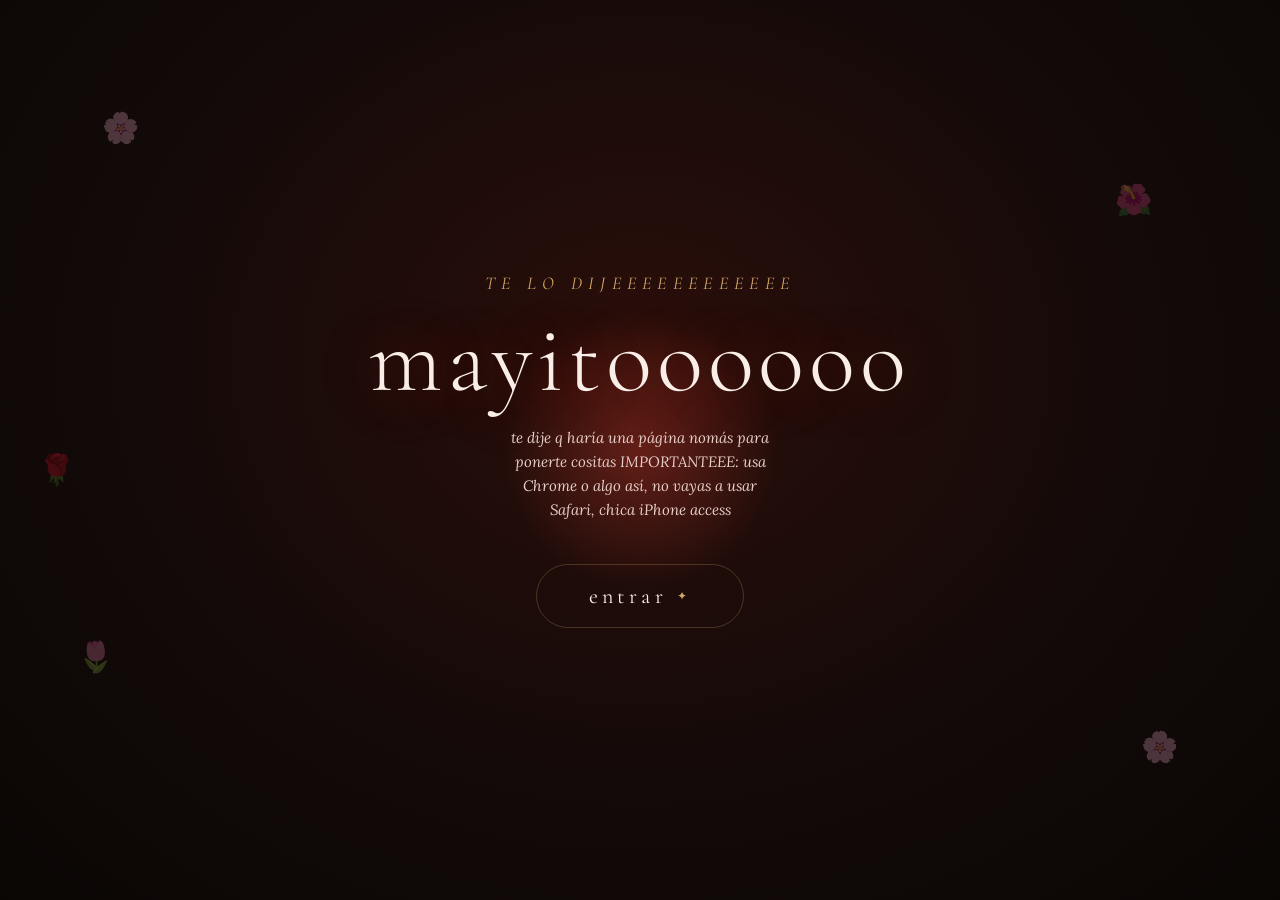
==== index.html @ 5de0075c "Add files via upload" ====
<!DOCTYPE html>
<html lang="es">
<head>
  <meta charset="UTF-8" />
  <meta name="viewport" content="width=device-width, initial-scale=1.0, maximum-scale=1.0" />
  <title>Para Mayito 🌸</title>
  <link rel="preconnect" href="https://fonts.googleapis.com" />
  <link rel="preconnect" href="https://fonts.gstatic.com" crossorigin />
  <link href="https://fonts.googleapis.com/css2?family=Cormorant+Garamond:ital,wght@0,300;0,400;0,500;1,300;1,400&family=Lora:ital,wght@0,400;0,500;1,400&display=swap" rel="stylesheet" />
  <link rel="stylesheet" href="style.css" />
</head>
<body>

  <!-- ========== AUDIO (agrega tu mp3 aquí) ========== -->
  <!-- CAMBIAR MÚSICA: reemplaza "music.mp3" con el nombre de tu archivo de audio -->
  <audio id="bg-music" loop>
    <source src="music.mp3" type="audio/mpeg" />
  </audio>

  <!-- ========== PARTÍCULAS DE FONDO ========== -->
  <canvas id="particles-canvas"></canvas>

  <!-- ========== PÉTALOS ========== -->
  <div id="petals-container"></div>

  <!-- ========== PANTALLA DE INTRO ========== -->
  <div id="intro-screen">
    <div class="intro-content">
      <div class="intro-glow"></div>
      <p class="intro-subtitle">te lo dijeeeeeeeeeeee</p>
      <h1 class="intro-title">mayitoooooo</h1>
      <p class="intro-hint">te dije q haría una página nomás para ponerte cositas

        IMPORTANTEEE: usa Chrome o algo así, no vayas a usar Safari, chica iPhone access
      </p>
      <button id="enter-btn" class="enter-button">
        <span class="enter-btn-text">entrar</span>
        <span class="enter-btn-icon">✦</span>
      </button>
    </div>
    <div class="intro-flowers">
      <span class="f1">🌸</span>
      <span class="f2">🌺</span>
      <span class="f3">🌷</span>
      <span class="f4">🌸</span>
      <span class="f5">🌹</span>
    </div>
  </div>

  <!-- ========== TELÓN DE TRANSICIÓN ========== -->
  <div id="curtain-left" class="curtain"></div>
  <div id="curtain-right" class="curtain"></div>

  <!-- ========== EXPERIENCIA PRINCIPAL ========== -->
  <div id="main-experience" class="hidden">

    <!-- Botón de música flotante -->
    <button id="music-toggle" class="music-btn" title="Música">
      <span id="music-icon">♪</span>
    </button>

    <!-- ========== TARJETA 1 ========== -->
    <div class="card-scene" id="scene-1">
      <div class="card glass-card">
        <div class="card-deco top-deco">✦ ✦ ✦</div>
        <!-- TARJETA 1 — texto fijo de bienvenida -->
        <div class="card-text" id="typewriter-1">
        </div>
        <button class="continue-btn" onclick="nextScene(2)">
          continuar <span class="btn-arrow">→</span>
        </button>
        <div class="card-deco bottom-deco">🌸</div>
      </div>
    </div>

<div class="card-text" id="typewriter-1"></div>

<!-- Imagen que aparece después del texto -->
<div class="character-box hidden" id="character-box-1">
  <img src="minion.png" alt="minion" class="character-img">
</div>
    <!-- ========== TARJETA 2 ========== -->
    <div class="card-scene hidden" id="scene-2">
      <div class="card glass-card">
        <div class="card-deco top-deco">✦ ✦ ✦</div>
        <!-- CAMBIAR TEXTO TARJETA 2 -->
        <div class="card-text" id="typewriter-2">
        </div>
        <button class="continue-btn" onclick="nextScene('garden')">
          continuar <span class="btn-arrow">→</span>
        </button>
        <div class="card-deco bottom-deco">🌷</div>
      </div>
    </div>

    <!-- ========== ESCENA ESPECIAL: JARDÍN ========== -->
    <div class="card-scene hidden" id="scene-garden">
      <div class="garden-scene">
        <div class="garden-light l1"></div>
        <div class="garden-light l2"></div>
        <div class="garden-light l3"></div>
        <div class="garden-flowers">
          <span class="gf gf1">🌸</span>
          <span class="gf gf2">🌹</span>
          <span class="gf gf3">🌷</span>
          <span class="gf gf4">🌺</span>
          <span class="gf gf5">🌸</span>
          <span class="gf gf6">🌹</span>
          <span class="gf gf7">🌷</span>
          <span class="gf gf8">🌸</span>
        </div>
        <div class="garden-text-wrap">
          <p class="garden-quote">te quiero mucho aunque TE BURLES</p>
          <p class="garden-sub">y esta página tiene un virus q está detectando un color rojo a través de la cámara…</p>
        </div>
        <button class="continue-btn garden-btn" onclick="nextScene(3)">
          continuar <span class="btn-arrow">→</span>
        </button>
      </div>
    </div>

    <!-- ========== TARJETA 3 ========== -->
    <div class="card-scene hidden" id="scene-3">
      <div class="card glass-card">
        <div class="card-deco top-deco">✦ ✦ ✦</div>
        <!-- CAMBIAR TEXTO TARJETA 3 -->
        <div class="card-text" id="typewriter-3">
        </div>
        <button class="continue-btn" onclick="nextScene(4)">
          continuar <span class="btn-arrow">→</span>
        </button>
        <div class="card-deco bottom-deco">🌺</div>
      </div>
    </div>

    <!-- ========== TARJETA 4 ========== -->
    <div class="card-scene hidden" id="scene-4">
      <div class="card glass-card">
        <div class="card-deco top-deco">✦ ✦ ✦</div>
        <!-- CAMBIAR TEXTO TARJETA 4 -->
        <div class="card-text" id="typewriter-4">
        </div>
        <button class="continue-btn" onclick="nextScene('final')">
          Continuar <span class="btn-arrow">→</span>
        </button>
        <div class="card-deco bottom-deco">🌹</div>
      </div>
    </div>

    <!-- ========== ESCENA FINAL ========== -->
    <div class="card-scene hidden" id="scene-final">
      <div class="final-scene">
        <div class="final-glow"></div>
        <h2 class="final-title">continuará... (yo modo suspenso)</h2>
        <div class="countdown-wrap">
          <div class="countdown-grid">
            <div class="count-cell">
              <span class="count-num" id="cd-days">--</span>
              <span class="count-label">días</span>
            </div>
            <span class="count-sep">:</span>
            <div class="count-cell">
              <span class="count-num" id="cd-hours">--</span>
              <span class="count-label">horas</span>
            </div>
            <span class="count-sep">:</span>
            <div class="count-cell">
              <span class="count-num" id="cd-mins">--</span>
              <span class="count-label">minutos</span>
            </div>
            <span class="count-sep">:</span>
            <div class="count-cell">
              <span class="count-num" id="cd-secs">--</span>
              <span class="count-label">segundos</span>
            </div>
          </div>
        </div>
        <!-- CAMBIAR FECHA: modifica el texto si quieres otra descripción -->
        <p class="final-note">
          aún habrá más cositas…<br />
          peeeero esa fecha será el sig evento (así como en Fortnite, oye dile a Emilio q juguemos pls te quiero amor bechito muaqui muac).
        </p>
        <div class="final-flowers">
          <span>🌸</span><span>🌹</span><span>🌷</span><span>🌺</span><span>🌸</span>
        </div>
      </div>
    </div>

  </div><!-- /main-experience -->

  <script src="script.js"></script>
</body>
</html>
---- style.css ----
/* ============================================
   MAYITO — CARTA DE AMOR INTERACTIVA
   style.css
   ============================================ */

/* ---- VARIABLES ---- */
:root {
  --red-soft: #c0392b;
  --red-glow: rgba(192, 57, 43, 0.4);
  --pink: #e8a0a0;
  --pink-light: #f4c8c8;
  --cream: #f9ede8;
  --cream2: #fdf6f0;
  --gold: #d4a867;
  --gold-light: rgba(212, 168, 103, 0.3);
  --bg-dark: #120a09;
  --bg-mid: #1e0f0c;
  --glass-bg: rgba(255, 230, 220, 0.07);
  --glass-border: rgba(212, 168, 103, 0.25);
  --text-main: #fdf0eb;
  --text-soft: #e8cfc8;
  --font-display: 'Cormorant Garamond', Georgia, serif;
  --font-body: 'Lora', Georgia, serif;
}

/* ---- RESET & BASE ---- */
*, *::before, *::after { box-sizing: border-box; margin: 0; padding: 0; }

html, body {
  width: 100%; height: 100%;
  overflow: hidden;
  background: var(--bg-dark);
  color: var(--text-main);
  font-family: var(--font-body);
  -webkit-font-smoothing: antialiased;
}

.hidden { display: none !important; }

/* ---- CANVAS PARTÍCULAS ---- */
#particles-canvas {
  position: fixed;
  inset: 0;
  z-index: 0;
  pointer-events: none;
}

/* ---- PÉTALOS ---- */
#petals-container {
  position: fixed;
  inset: 0;
  z-index: 1;
  pointer-events: none;
  overflow: hidden;
}

.petal {
  position: absolute;
  top: -60px;
  font-size: clamp(14px, 3vw, 22px);
  opacity: 0;
  animation: petalFall linear infinite;
  will-change: transform, opacity;
}

@keyframes petalFall {
  0%   { transform: translateY(0) rotate(0deg) translateX(0); opacity: 0; }
  10%  { opacity: 0.8; }
  80%  { opacity: 0.6; }
  100% { transform: translateY(110vh) rotate(720deg) translateX(80px); opacity: 0; }
}

/* ---- INTRO SCREEN ---- */
#intro-screen {
  position: fixed;
  inset: 0;
  z-index: 100;
  display: flex;
  align-items: center;
  justify-content: center;
  flex-direction: column;
  background: radial-gradient(ellipse at 50% 40%, #2a0e0a 0%, #120a09 60%, #0a0604 100%);
  transition: opacity 0.8s ease;
}

.intro-content {
  position: relative;
  z-index: 2;
  display: flex;
  flex-direction: column;
  align-items: center;
  gap: clamp(10px, 2.5vw, 18px);
  text-align: center;
  padding: 0 24px;
}

.intro-glow {
  position: absolute;
  width: 280px; height: 280px;
  background: radial-gradient(circle, var(--red-glow) 0%, transparent 70%);
  border-radius: 50%;
  top: 50%; left: 50%;
  transform: translate(-50%, -50%);
  animation: introGlowPulse 3s ease-in-out infinite;
  pointer-events: none;
}

@keyframes introGlowPulse {
  0%, 100% { opacity: 0.5; transform: translate(-50%, -50%) scale(1); }
  50%       { opacity: 1;   transform: translate(-50%, -50%) scale(1.15); }
}

.intro-subtitle {
  font-family: var(--font-display);
  font-style: italic;
  font-size: clamp(13px, 3.5vw, 18px);
  color: var(--gold);
  letter-spacing: 0.35em;
  text-transform: uppercase;
  opacity: 0;
  animation: fadeUp 1s ease 0.3s forwards;
}

.intro-title {
  font-family: var(--font-display);
  font-weight: 300;
  font-size: clamp(52px, 14vw, 96px);
  color: var(--cream);
  letter-spacing: 0.05em;
  line-height: 1;
  opacity: 0;
  animation: fadeUp 1s ease 0.6s forwards;
  text-shadow: 0 0 60px var(--red-glow), 0 0 120px rgba(192,57,43,0.2);
}

.intro-hint {
  font-family: var(--font-body);
  font-style: italic;
  font-size: clamp(12px, 3vw, 15px);
  color: var(--text-soft);
  opacity: 0;
  animation: fadeUp 1s ease 0.9s forwards;
  max-width: 280px;
  line-height: 1.6;
}

.enter-button {
  display: flex;
  align-items: center;
  gap: 10px;
  margin-top: clamp(12px, 4vw, 24px);
  padding: clamp(14px, 3.5vw, 18px) clamp(30px, 8vw, 52px);
  background: transparent;
  border: 1px solid var(--glass-border);
  border-radius: 60px;
  color: var(--cream);
  font-family: var(--font-display);
  font-size: clamp(16px, 4vw, 22px);
  font-weight: 400;
  letter-spacing: 0.2em;
  cursor: pointer;
  position: relative;
  overflow: hidden;
  opacity: 0;
  animation: fadeUp 1s ease 1.3s forwards;
  transition: border-color 0.3s, box-shadow 0.3s, transform 0.2s;
  -webkit-tap-highlight-color: transparent;
}

.enter-button::before {
  content: '';
  position: absolute;
  inset: 0;
  background: linear-gradient(135deg, rgba(192,57,43,0.15), rgba(212,168,103,0.1));
  opacity: 0;
  transition: opacity 0.3s;
}

.enter-button:hover::before,
.enter-button:active::before { opacity: 1; }

.enter-button:hover,
.enter-button:active {
  border-color: var(--gold);
  box-shadow: 0 0 30px var(--red-glow), 0 0 60px rgba(212,168,103,0.1);
  transform: scale(1.03);
}

.enter-btn-icon {
  font-size: 12px;
  color: var(--gold);
  animation: rotateGold 4s linear infinite;
}

@keyframes rotateGold {
  from { transform: rotate(0deg); }
  to   { transform: rotate(360deg); }
}

/* Flores decorativas intro */
.intro-flowers {
  position: absolute;
  inset: 0;
  pointer-events: none;
  z-index: 1;
}

.intro-flowers span {
  position: absolute;
  font-size: clamp(18px, 5vw, 30px);
  opacity: 0.25;
  animation: floatDecor ease-in-out infinite;
}

.f1 { top: 12%; left: 8%;  animation-duration: 6s; animation-delay: 0s; }
.f2 { top: 20%; right: 10%; animation-duration: 7s; animation-delay: 1s; }
.f3 { bottom: 25%; left: 6%; animation-duration: 5.5s; animation-delay: 0.5s; }
.f4 { bottom: 15%; right: 8%; animation-duration: 6.5s; animation-delay: 1.5s; }
.f5 { top: 50%; left: 3%; animation-duration: 8s; animation-delay: 2s; }

@keyframes floatDecor {
  0%, 100% { transform: translateY(0) rotate(-5deg); }
  50%       { transform: translateY(-18px) rotate(5deg); }
}

/* ---- TELÓN ---- */
.curtain {
  position: fixed;
  top: 0; bottom: 0;
  width: 0;
  z-index: 90;
  background: linear-gradient(135deg, #1a0a08, #2a0e0a);
  transition: width 0.7s cubic-bezier(0.77, 0, 0.175, 1);
  pointer-events: none;
}

#curtain-left  { left: 0; }
#curtain-right { right: 0; }

.curtain.active { width: 51%; }
.curtain.open   { width: 0; transition: width 0.9s cubic-bezier(0.77, 0, 0.175, 1) 0.4s; }

/* ---- MAIN EXPERIENCE ---- */
#main-experience {
  position: fixed;
  inset: 0;
  z-index: 10;
  display: flex;
  align-items: center;
  justify-content: center;
  overflow: hidden;
}

/* ---- BOTÓN MÚSICA ---- */
.music-btn {
  position: fixed;
  top: 18px; right: 18px;
  z-index: 200;
  width: 44px; height: 44px;
  border-radius: 50%;
  background: var(--glass-bg);
  border: 1px solid var(--glass-border);
  backdrop-filter: blur(10px);
  color: var(--gold);
  font-size: 18px;
  cursor: pointer;
  display: flex; align-items: center; justify-content: center;
  transition: box-shadow 0.3s, transform 0.2s;
  -webkit-tap-highlight-color: transparent;
}

.music-btn:hover { box-shadow: 0 0 20px var(--red-glow); transform: scale(1.1); }

/* ---- CARD SCENES ---- */
.card-scene {
  position: absolute;
  inset: 0;
  display: flex;
  align-items: center;
  justify-content: center;
  padding: clamp(16px, 5vw, 40px);
}

/* ---- GLASS CARD ---- */
.card {
  position: relative;
  background: var(--glass-bg);
  backdrop-filter: blur(24px) saturate(1.4);
  -webkit-backdrop-filter: blur(24px) saturate(1.4);
  border: 1px solid var(--glass-border);
  border-radius: 24px;
  padding: clamp(28px, 7vw, 52px) clamp(24px, 6vw, 44px);
  width: 100%;
  max-width: 480px;
  box-shadow:
    0 8px 60px rgba(0,0,0,0.5),
    0 0 80px rgba(192,57,43,0.08),
    inset 0 1px 0 rgba(255,255,255,0.07);
  animation: cardFloat 5s ease-in-out infinite;
  will-change: transform;
}

@keyframes cardFloat {
  0%, 100% { transform: translateY(0); }
  50%       { transform: translateY(-8px); }
}

.card-deco {
  text-align: center;
  color: var(--gold);
  opacity: 0.6;
  font-size: 11px;
  letter-spacing: 0.3em;
}

.top-deco { margin-bottom: 20px; }
.bottom-deco { margin-top: 24px; font-size: 18px; opacity: 0.5; }

/* ---- TYPEWRITER TEXT ---- */
.card-text {
  font-family: var(--font-body);
  font-size: clamp(15px, 4vw, 18px);
  line-height: 1.85;
  color: var(--text-main);
  min-height: 80px;
  white-space: pre-line;
}

.card-text .highlight {
  color: var(--pink-light);
  font-style: italic;
}

/* Cursor typewriter */
.tw-cursor {
  display: inline-block;
  width: 2px;
  height: 1.1em;
  background: var(--gold);
  margin-left: 2px;
  vertical-align: text-bottom;
  animation: blink 0.8s step-end infinite;
}

@keyframes blink {
  0%, 100% { opacity: 1; }
  50%       { opacity: 0; }
}

/* ---- CONTINUE BUTTON ---- */
.continue-btn {
  display: flex;
  align-items: center;
  gap: 8px;
  margin-top: clamp(22px, 5vw, 32px);
  padding: clamp(12px, 3vw, 15px) clamp(24px, 6vw, 36px);
  background: linear-gradient(135deg, rgba(192,57,43,0.25), rgba(212,168,103,0.15));
  border: 1px solid rgba(212, 168, 103, 0.35);
  border-radius: 50px;
  color: var(--cream);
  font-family: var(--font-display);
  font-size: clamp(14px, 3.5vw, 17px);
  letter-spacing: 0.12em;
  cursor: pointer;
  transition: box-shadow 0.3s, transform 0.2s, background 0.3s;
  -webkit-tap-highlight-color: transparent;
}

.continue-btn:hover,
.continue-btn:active {
  box-shadow: 0 0 24px var(--red-glow), 0 0 48px rgba(212,168,103,0.1);
  transform: scale(1.03);
  background: linear-gradient(135deg, rgba(192,57,43,0.4), rgba(212,168,103,0.2));
}

.btn-arrow { font-size: 16px; transition: transform 0.2s; }
.continue-btn:hover .btn-arrow { transform: translateX(4px); }

/* ---- GARDEN SCENE ---- */
.garden-scene {
  position: relative;
  width: 100%;
  height: 100vh;
  display: flex;
  flex-direction: column;
  align-items: center;
  justify-content: center;
  gap: 20px;
  padding: 40px 24px;
  overflow: hidden;
}

.garden-light {
  position: absolute;
  border-radius: 50%;
  pointer-events: none;
  animation: gardenGlow ease-in-out infinite;
}

.l1 {
  width: 340px; height: 340px;
  background: radial-gradient(circle, rgba(192,57,43,0.18) 0%, transparent 70%);
  top: -100px; left: 50%;
  transform: translateX(-50%);
  animation-duration: 6s;
}
.l2 {
  width: 200px; height: 200px;
  background: radial-gradient(circle, rgba(212,168,103,0.12) 0%, transparent 70%);
  bottom: 80px; left: 20%;
  animation-duration: 8s; animation-delay: 1s;
}
.l3 {
  width: 180px; height: 180px;
  background: radial-gradient(circle, rgba(228,180,170,0.12) 0%, transparent 70%);
  bottom: 60px; right: 15%;
  animation-duration: 7s; animation-delay: 2s;
}

@keyframes gardenGlow {
  0%, 100% { opacity: 0.6; }
  50%       { opacity: 1; }
}

.garden-flowers {
  display: flex;
  gap: clamp(10px, 3vw, 20px);
  flex-wrap: wrap;
  justify-content: center;
}

.gf {
  font-size: clamp(26px, 7vw, 40px);
  animation: floatDecor ease-in-out infinite;
  display: inline-block;
}

.gf1 { animation-duration: 5s; animation-delay: 0s; }
.gf2 { animation-duration: 6s; animation-delay: 0.4s; }
.gf3 { animation-duration: 5.5s; animation-delay: 0.8s; }
.gf4 { animation-duration: 7s; animation-delay: 1.2s; }
.gf5 { animation-duration: 6.5s; animation-delay: 0.2s; }
.gf6 { animation-duration: 5.8s; animation-delay: 1.5s; }
.gf7 { animation-duration: 6.2s; animation-delay: 0.6s; }
.gf8 { animation-duration: 7.5s; animation-delay: 1s; }

.garden-text-wrap {
  text-align: center;
  padding: 0 20px;
}

.garden-quote {
  font-family: var(--font-display);
  font-style: italic;
  font-size: clamp(52px, 14vw, 88px);
  color: var(--pink-light);
  line-height: 1;
  text-shadow: 0 0 80px rgba(228,160,160,0.5), 0 0 30px rgba(192,57,43,0.3);
  animation: quotePulse 4s ease-in-out infinite;
}

@keyframes quotePulse {
  0%, 100% { text-shadow: 0 0 80px rgba(228,160,160,0.5), 0 0 30px rgba(192,57,43,0.3); }
  50%       { text-shadow: 0 0 120px rgba(228,160,160,0.8), 0 0 60px rgba(192,57,43,0.5); }
}

.garden-sub {
  margin-top: 12px;
  font-family: var(--font-body);
  font-style: italic;
  font-size: clamp(13px, 3.5vw, 16px);
  color: var(--text-soft);
  opacity: 0.8;
}

.garden-btn { margin-top: 8px; }

/* ---- FINAL SCENE ---- */
.final-scene {
  position: relative;
  width: 100%;
  min-height: 100vh;
  display: flex;
  flex-direction: column;
  align-items: center;
  justify-content: center;
  padding: 40px clamp(20px, 6vw, 60px);
  gap: clamp(20px, 4vh, 32px);
  overflow: hidden;
}

.final-glow {
  position: absolute;
  width: 400px; height: 400px;
  background: radial-gradient(circle, rgba(192,57,43,0.2) 0%, transparent 70%);
  border-radius: 50%;
  top: 50%; left: 50%;
  transform: translate(-50%, -50%);
  animation: introGlowPulse 4s ease-in-out infinite;
  pointer-events: none;
}

.final-title {
  font-family: var(--font-display);
  font-weight: 300;
  font-style: italic;
  font-size: clamp(40px, 10vw, 72px);
  color: var(--cream);
  text-align: center;
  letter-spacing: 0.04em;
  text-shadow: 0 0 40px var(--red-glow);
}

.countdown-wrap {
  background: var(--glass-bg);
  border: 1px solid var(--glass-border);
  backdrop-filter: blur(20px);
  -webkit-backdrop-filter: blur(20px);
  border-radius: 20px;
  padding: clamp(18px, 4vw, 28px) clamp(20px, 5vw, 36px);
  box-shadow: 0 4px 40px rgba(0,0,0,0.4), 0 0 60px rgba(192,57,43,0.06);
  width: 100%;
  max-width: 420px;
}

.countdown-grid {
  display: flex;
  align-items: center;
  justify-content: center;
  gap: clamp(6px, 2vw, 14px);
}

.count-cell {
  display: flex;
  flex-direction: column;
  align-items: center;
  gap: 4px;
  min-width: clamp(52px, 14vw, 76px);
}

.count-num {
  font-family: var(--font-display);
  font-weight: 300;
  font-size: clamp(32px, 8vw, 52px);
  color: var(--pink-light);
  line-height: 1;
  text-shadow: 0 0 20px rgba(228,160,160,0.4);
}

.count-label {
  font-size: clamp(9px, 2.5vw, 11px);
  letter-spacing: 0.18em;
  text-transform: uppercase;
  color: var(--gold);
  opacity: 0.8;
}

.count-sep {
  font-size: clamp(24px, 6vw, 38px);
  color: var(--gold);
  opacity: 0.5;
  margin-bottom: 16px;
  line-height: 1;
}

.final-note {
  font-family: var(--font-body);
  font-style: italic;
  font-size: clamp(14px, 3.5vw, 17px);
  color: var(--text-soft);
  text-align: center;
  line-height: 1.9;
  max-width: 320px;
  opacity: 0.85;
}

.final-flowers {
  display: flex;
  gap: 10px;
  font-size: clamp(18px, 4.5vw, 26px);
  opacity: 0.5;
}

.final-flowers span {
  animation: floatDecor ease-in-out infinite;
}

.final-flowers span:nth-child(1) { animation-duration: 5s;   animation-delay: 0s; }
.final-flowers span:nth-child(2) { animation-duration: 6s;   animation-delay: 0.5s; }
.final-flowers span:nth-child(3) { animation-duration: 5.5s; animation-delay: 1s; }
.final-flowers span:nth-child(4) { animation-duration: 7s;   animation-delay: 1.5s; }
.final-flowers span:nth-child(5) { animation-duration: 6.5s; animation-delay: 0.3s; }

/* ---- SCENE TRANSITIONS ---- */
@keyframes fadeUp {
  from { opacity: 0; transform: translateY(20px); }
  to   { opacity: 1; transform: translateY(0); }
}

@keyframes fadeIn {
  from { opacity: 0; }
  to   { opacity: 1; }
}

@keyframes slideInLeft {
  from { opacity: 0; transform: translateX(-40px); }
  to   { opacity: 1; transform: translateX(0); }
}

@keyframes slideInRight {
  from { opacity: 0; transform: translateX(40px); }
  to   { opacity: 1; transform: translateX(0); }
}

@keyframes scaleIn {
  from { opacity: 0; transform: scale(0.88); }
  to   { opacity: 1; transform: scale(1); }
}

@keyframes rotateIn {
  from { opacity: 0; transform: rotate(-4deg) scale(0.95); }
  to   { opacity: 1; transform: rotate(0deg) scale(1); }
}

/* Scene entrada animations */
.anim-fadeUp   { animation: fadeUp 0.9s cubic-bezier(0.23,1,0.32,1) both; }
.anim-fadeIn   { animation: fadeIn 1s ease both; }
.anim-slideLeft  { animation: slideInLeft 0.8s cubic-bezier(0.23,1,0.32,1) both; }
.anim-slideRight { animation: slideInRight 0.8s cubic-bezier(0.23,1,0.32,1) both; }
.anim-scaleIn  { animation: scaleIn 0.9s cubic-bezier(0.23,1,0.32,1) both; }
.anim-rotateIn { animation: rotateIn 0.9s cubic-bezier(0.23,1,0.32,1) both; }

/* ---- SCROLLABLE SCENE ---- */
.card-scene.scrollable {
  overflow-y: auto;
  -webkit-overflow-scrolling: touch;
}

/* ---- RESPONSIVE ADJUSTMENTS ---- */
@media (max-height: 680px) {
  .card { padding: 20px 20px; }
  .final-scene { gap: 14px; padding-top: 70px; }
  .garden-scene { gap: 10px; }
}

@media (max-width: 360px) {
  .countdown-grid { gap: 4px; }
  .count-sep { font-size: 22px; }
}

/* ---- IMAGEN PERSONAJE ---- */
.character-box {
  margin-top: 24px;
  width: 100%;
  display: flex;
  justify-content: center;
  opacity: 0;
  transform: translateY(14px) scale(0.96);
  animation: characterReveal 1s ease forwards;
}

.character-img {
  width: min(220px, 72vw);
  border-radius: 18px;
  border: 1px solid rgba(212, 168, 103, 0.25);
  box-shadow:
    0 0 30px rgba(192,57,43,0.18),
    0 0 60px rgba(212,168,103,0.08);
  object-fit: cover;
  transition:
    transform 0.35s ease,
    box-shadow 0.35s ease;
}

.character-img:hover {
  transform: scale(1.03);
  box-shadow:
    0 0 45px rgba(192,57,43,0.3),
    0 0 80px rgba(212,168,103,0.12);
}

@keyframes characterReveal {
  to {
    opacity: 1;
    transform: translateY(0) scale(1);
  }
}
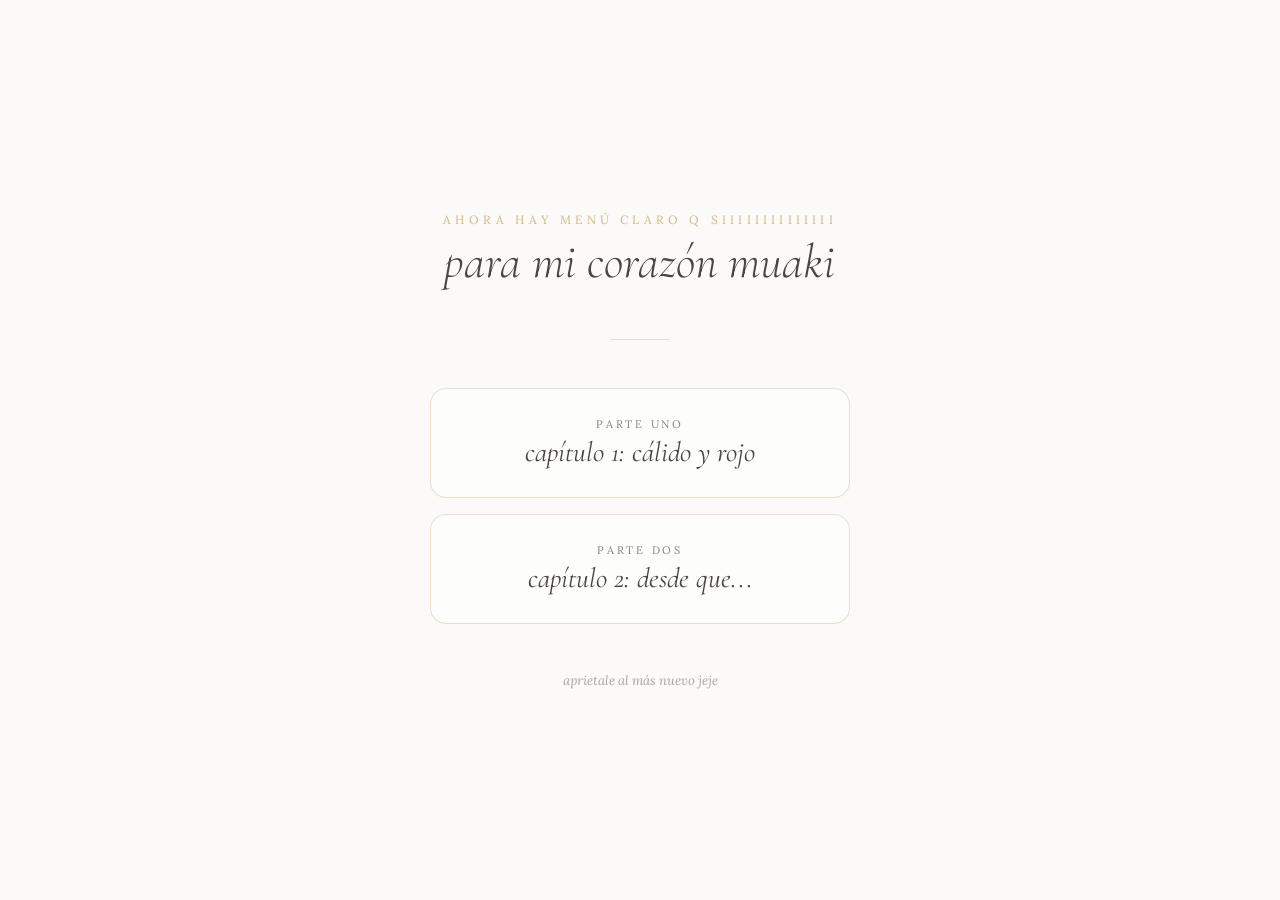
==== commit 3ba37e71: "Rename menu.html to index.html" ====
--- a/index.html
+++ b/index.html
@@ -3,191 +3,133 @@
 <head>
   <meta charset="UTF-8" />
   <meta name="viewport" content="width=device-width, initial-scale=1.0, maximum-scale=1.0" />
-  <title>Para Mayito 🌸</title>
+  <title>Para Mayito</title>
   <link rel="preconnect" href="https://fonts.googleapis.com" />
   <link rel="preconnect" href="https://fonts.gstatic.com" crossorigin />
   <link href="https://fonts.googleapis.com/css2?family=Cormorant+Garamond:ital,wght@0,300;0,400;0,500;1,300;1,400&family=Lora:ital,wght@0,400;0,500;1,400&display=swap" rel="stylesheet" />
-  <link rel="stylesheet" href="style.css" />
+  <style>
+    :root {
+      --ink: #4a4442;
+      --ink-soft: #8a8078;
+      --gold: #c7a866;
+      --paper: #fbfaf8;
+      --line: rgba(199, 168, 102, 0.35);
+      --font-display: 'Cormorant Garamond', Georgia, serif;
+      --font-body: 'Lora', Georgia, serif;
+    }
+    * { box-sizing: border-box; margin: 0; padding: 0; }
+    html, body {
+      width: 100%; height: 100%;
+      background: var(--paper);
+      color: var(--ink);
+      font-family: var(--font-body);
+      -webkit-font-smoothing: antialiased;
+    }
+    body {
+      display: flex;
+      align-items: center;
+      justify-content: center;
+      padding: 24px;
+    }
+    .menu-wrap {
+      display: flex;
+      flex-direction: column;
+      align-items: center;
+      text-align: center;
+      gap: clamp(28px, 6vh, 48px);
+      max-width: 420px;
+      width: 100%;
+    }
+    .menu-eyebrow {
+      font-size: 12px;
+      letter-spacing: 0.35em;
+      text-transform: uppercase;
+      color: var(--gold);
+      opacity: 0.8;
+    }
+    .menu-title {
+      font-family: var(--font-display);
+      font-style: italic;
+      font-weight: 300;
+      font-size: clamp(32px, 8vw, 48px);
+      color: var(--ink);
+      margin-top: 6px;
+    }
+    .menu-divider {
+      width: 60px;
+      height: 1px;
+      background: var(--line);
+    }
+    .chapters {
+      display: flex;
+      flex-direction: column;
+      gap: 16px;
+      width: 100%;
+    }
+    .chapter-link {
+      display: flex;
+      flex-direction: column;
+      align-items: center;
+      gap: 4px;
+      padding: clamp(20px, 5vw, 28px) 24px;
+      border: 1px solid var(--line);
+      border-radius: 16px;
+      text-decoration: none;
+      color: var(--ink);
+      background: rgba(255,255,255,0.5);
+      transition: border-color 0.3s, transform 0.2s, box-shadow 0.3s;
+    }
+    .chapter-link:hover,
+    .chapter-link:active {
+      border-color: var(--gold);
+      transform: translateY(-2px);
+      box-shadow: 0 10px 30px rgba(199,168,102,0.15);
+    }
+    .chapter-eyebrow {
+      font-size: 11px;
+      letter-spacing: 0.25em;
+      text-transform: uppercase;
+      color: var(--ink-soft);
+    }
+    .chapter-title {
+      font-family: var(--font-display);
+      font-style: italic;
+      font-size: clamp(22px, 5vw, 28px);
+    }
+    .menu-footer {
+      font-size: 13px;
+      color: var(--ink-soft);
+      font-style: italic;
+      opacity: 0.7;
+    }
+  </style>
 </head>
 <body>
 
-  <!-- ========== AUDIO (agrega tu mp3 aquí) ========== -->
-  <!-- CAMBIAR MÚSICA: reemplaza "music.mp3" con el nombre de tu archivo de audio -->
-  <audio id="bg-music" loop>
-    <source src="music.mp3" type="audio/mpeg" />
-  </audio>
+  <div class="menu-wrap">
+    <div>
+      <p class="menu-eyebrow">AHORA HAY MENÚ CLARO Q SIIIIIIIIIIIIII</p>
+      <h1 class="menu-title">para mi corazón muaki</h1>
+    </div>
 
-  <!-- ========== PARTÍCULAS DE FONDO ========== -->
-  <canvas id="particles-canvas"></canvas>
+    <div class="menu-divider"></div>
 
-  <!-- ========== PÉTALOS ========== -->
-  <div id="petals-container"></div>
+    <div class="chapters">
+      <!-- CAPÍTULO UNO: enlaza al sitio original, sin ningún cambio -->
+      <a class="chapter-link" href="index.html">
+        <span class="chapter-eyebrow">parte uno</span>
+        <span class="chapter-title">capítulo 1: cálido y rojo</span>
+      </a>
 
-  <!-- ========== PANTALLA DE INTRO ========== -->
-  <div id="intro-screen">
-    <div class="intro-content">
-      <div class="intro-glow"></div>
-      <p class="intro-subtitle">te lo dijeeeeeeeeeeee</p>
-      <h1 class="intro-title">mayitoooooo</h1>
-      <p class="intro-hint">te dije q haría una página nomás para ponerte cositas
+      <!-- CAPÍTULO DOS: enlaza a la nueva experiencia -->
+      <a class="chapter-link" href="capitulo2.html">
+        <span class="chapter-eyebrow">parte dos</span>
+        <span class="chapter-title">capítulo 2: desde que...</span>
+      </a>
+    </div>
 
-        IMPORTANTEEE: usa Chrome o algo así, no vayas a usar Safari, chica iPhone access
-      </p>
-      <button id="enter-btn" class="enter-button">
-        <span class="enter-btn-text">entrar</span>
-        <span class="enter-btn-icon">✦</span>
-      </button>
-    </div>
-    <div class="intro-flowers">
-      <span class="f1">🌸</span>
-      <span class="f2">🌺</span>
-      <span class="f3">🌷</span>
-      <span class="f4">🌸</span>
-      <span class="f5">🌹</span>
-    </div>
+    <p class="menu-footer">aprietale al más nuevo jeje</p>
   </div>
 
-  <!-- ========== TELÓN DE TRANSICIÓN ========== -->
-  <div id="curtain-left" class="curtain"></div>
-  <div id="curtain-right" class="curtain"></div>
-
-  <!-- ========== EXPERIENCIA PRINCIPAL ========== -->
-  <div id="main-experience" class="hidden">
-
-    <!-- Botón de música flotante -->
-    <button id="music-toggle" class="music-btn" title="Música">
-      <span id="music-icon">♪</span>
-    </button>
-
-    <!-- ========== TARJETA 1 ========== -->
-    <div class="card-scene" id="scene-1">
-      <div class="card glass-card">
-        <div class="card-deco top-deco">✦ ✦ ✦</div>
-        <!-- TARJETA 1 — texto fijo de bienvenida -->
-        <div class="card-text" id="typewriter-1">
-        </div>
-        <button class="continue-btn" onclick="nextScene(2)">
-          continuar <span class="btn-arrow">→</span>
-        </button>
-        <div class="card-deco bottom-deco">🌸</div>
-      </div>
-    </div>
-
-<div class="card-text" id="typewriter-1"></div>
-
-<!-- Imagen que aparece después del texto -->
-<div class="character-box hidden" id="character-box-1">
-  <img src="minion.png" alt="minion" class="character-img">
-</div>
-    <!-- ========== TARJETA 2 ========== -->
-    <div class="card-scene hidden" id="scene-2">
-      <div class="card glass-card">
-        <div class="card-deco top-deco">✦ ✦ ✦</div>
-        <!-- CAMBIAR TEXTO TARJETA 2 -->
-        <div class="card-text" id="typewriter-2">
-        </div>
-        <button class="continue-btn" onclick="nextScene('garden')">
-          continuar <span class="btn-arrow">→</span>
-        </button>
-        <div class="card-deco bottom-deco">🌷</div>
-      </div>
-    </div>
-
-    <!-- ========== ESCENA ESPECIAL: JARDÍN ========== -->
-    <div class="card-scene hidden" id="scene-garden">
-      <div class="garden-scene">
-        <div class="garden-light l1"></div>
-        <div class="garden-light l2"></div>
-        <div class="garden-light l3"></div>
-        <div class="garden-flowers">
-          <span class="gf gf1">🌸</span>
-          <span class="gf gf2">🌹</span>
-          <span class="gf gf3">🌷</span>
-          <span class="gf gf4">🌺</span>
-          <span class="gf gf5">🌸</span>
-          <span class="gf gf6">🌹</span>
-          <span class="gf gf7">🌷</span>
-          <span class="gf gf8">🌸</span>
-        </div>
-        <div class="garden-text-wrap">
-          <p class="garden-quote">te quiero mucho aunque TE BURLES</p>
-          <p class="garden-sub">y esta página tiene un virus q está detectando un color rojo a través de la cámara…</p>
-        </div>
-        <button class="continue-btn garden-btn" onclick="nextScene(3)">
-          continuar <span class="btn-arrow">→</span>
-        </button>
-      </div>
-    </div>
-
-    <!-- ========== TARJETA 3 ========== -->
-    <div class="card-scene hidden" id="scene-3">
-      <div class="card glass-card">
-        <div class="card-deco top-deco">✦ ✦ ✦</div>
-        <!-- CAMBIAR TEXTO TARJETA 3 -->
-        <div class="card-text" id="typewriter-3">
-        </div>
-        <button class="continue-btn" onclick="nextScene(4)">
-          continuar <span class="btn-arrow">→</span>
-        </button>
-        <div class="card-deco bottom-deco">🌺</div>
-      </div>
-    </div>
-
-    <!-- ========== TARJETA 4 ========== -->
-    <div class="card-scene hidden" id="scene-4">
-      <div class="card glass-card">
-        <div class="card-deco top-deco">✦ ✦ ✦</div>
-        <!-- CAMBIAR TEXTO TARJETA 4 -->
-        <div class="card-text" id="typewriter-4">
-        </div>
-        <button class="continue-btn" onclick="nextScene('final')">
-          Continuar <span class="btn-arrow">→</span>
-        </button>
-        <div class="card-deco bottom-deco">🌹</div>
-      </div>
-    </div>
-
-    <!-- ========== ESCENA FINAL ========== -->
-    <div class="card-scene hidden" id="scene-final">
-      <div class="final-scene">
-        <div class="final-glow"></div>
-        <h2 class="final-title">continuará... (yo modo suspenso)</h2>
-        <div class="countdown-wrap">
-          <div class="countdown-grid">
-            <div class="count-cell">
-              <span class="count-num" id="cd-days">--</span>
-              <span class="count-label">días</span>
-            </div>
-            <span class="count-sep">:</span>
-            <div class="count-cell">
-              <span class="count-num" id="cd-hours">--</span>
-              <span class="count-label">horas</span>
-            </div>
-            <span class="count-sep">:</span>
-            <div class="count-cell">
-              <span class="count-num" id="cd-mins">--</span>
-              <span class="count-label">minutos</span>
-            </div>
-            <span class="count-sep">:</span>
-            <div class="count-cell">
-              <span class="count-num" id="cd-secs">--</span>
-              <span class="count-label">segundos</span>
-            </div>
-          </div>
-        </div>
-        <!-- CAMBIAR FECHA: modifica el texto si quieres otra descripción -->
-        <p class="final-note">
-          aún habrá más cositas…<br />
-          peeeero esa fecha será el sig evento (así como en Fortnite, oye dile a Emilio q juguemos pls te quiero amor bechito muaqui muac).
-        </p>
-        <div class="final-flowers">
-          <span>🌸</span><span>🌹</span><span>🌷</span><span>🌺</span><span>🌸</span>
-        </div>
-      </div>
-    </div>
-
-  </div><!-- /main-experience -->
-
-  <script src="script.js"></script>
 </body>
 </html>
